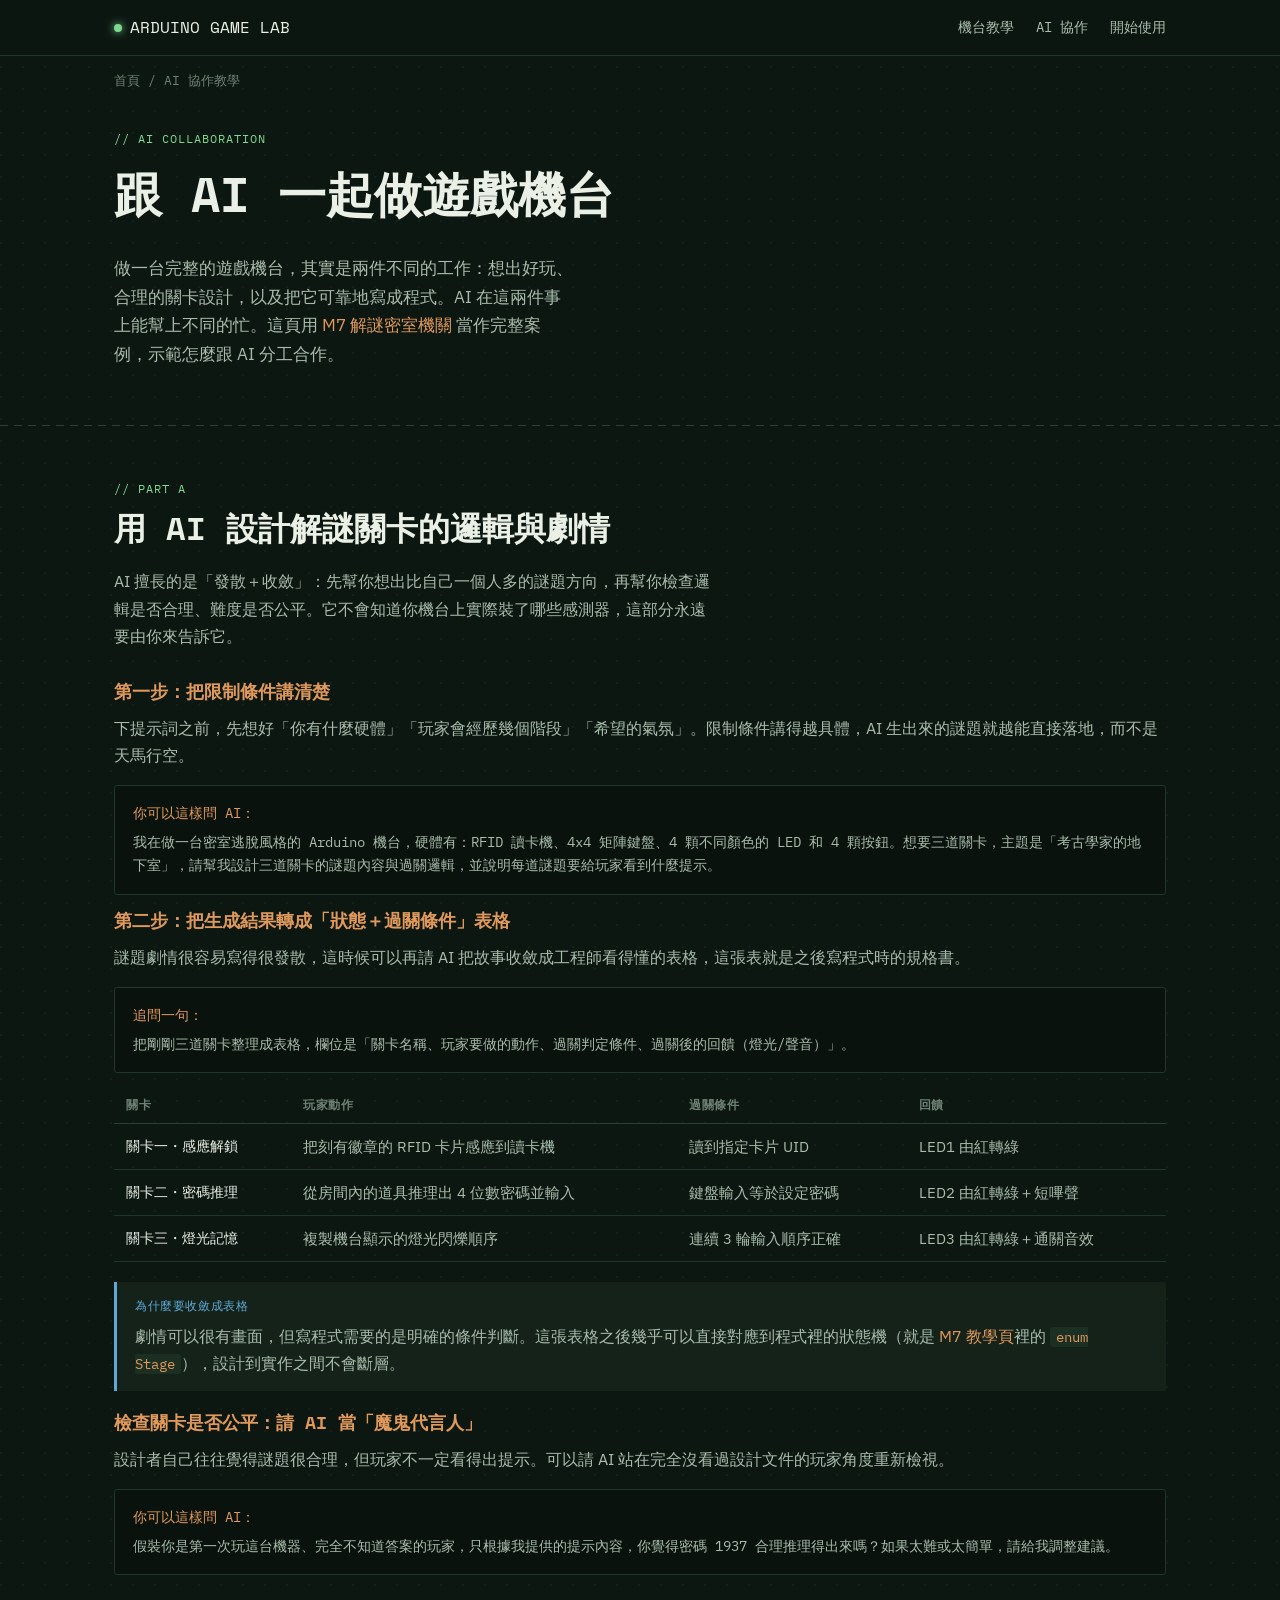
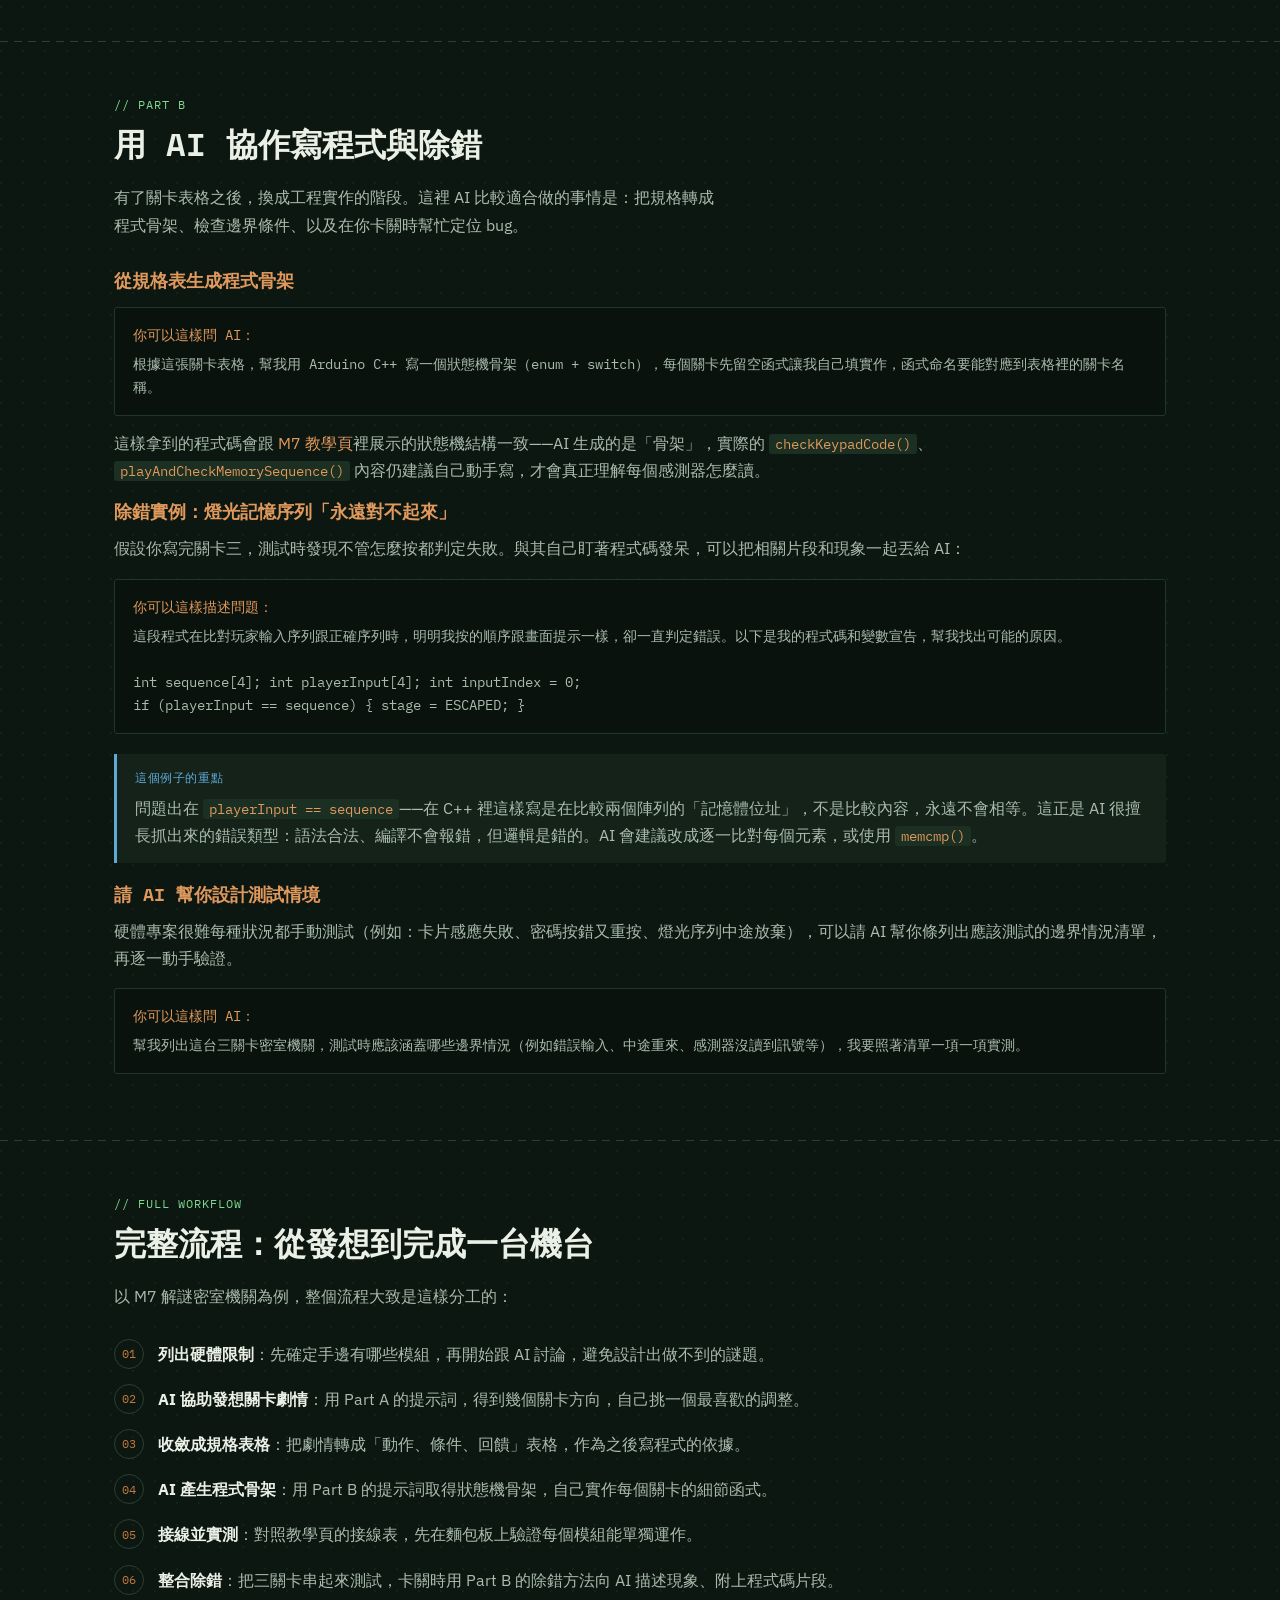
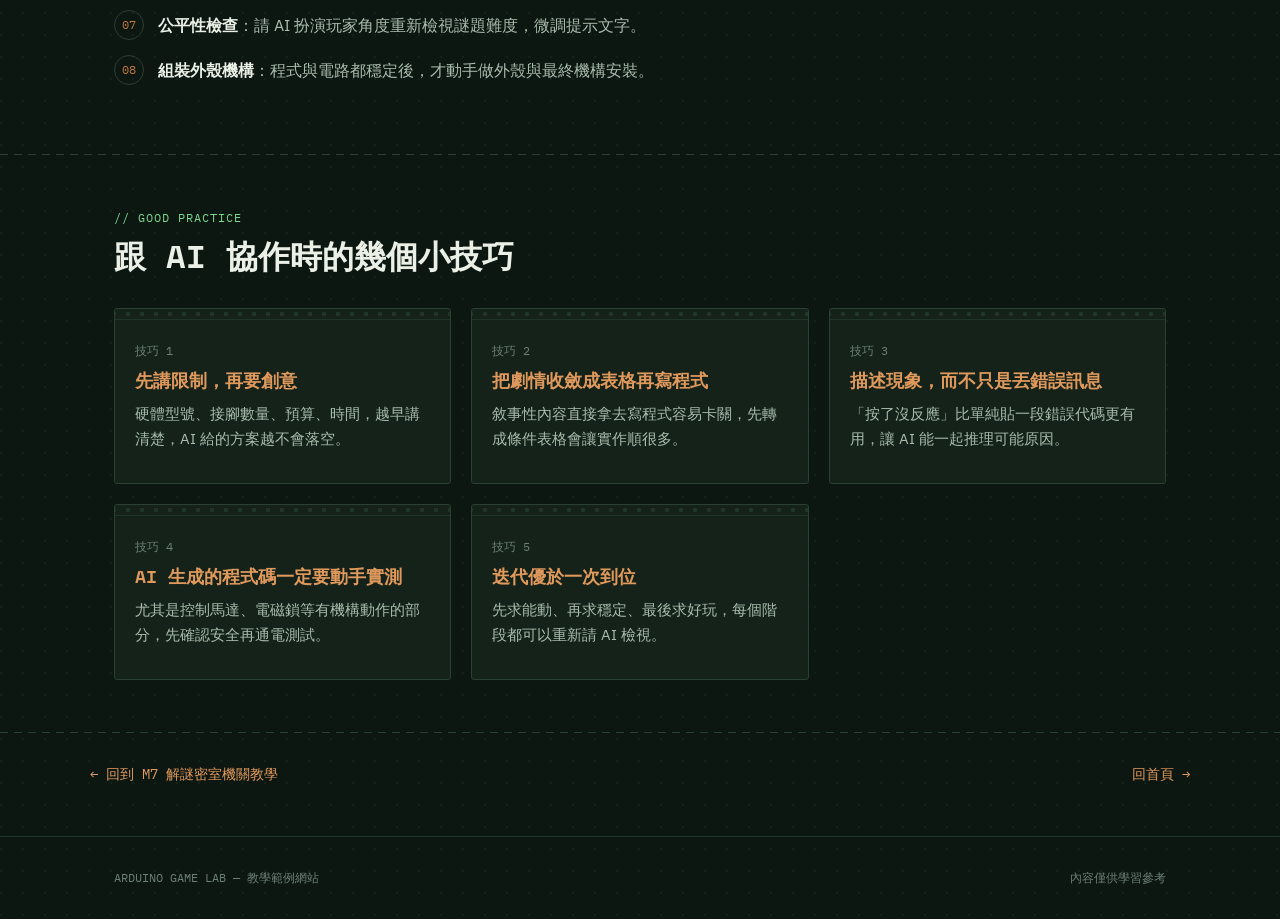
==== ai-collaboration.html @ dc1f19a7 "Add files via upload" ====
<!DOCTYPE html>
<html lang="zh-Hant">
<head>
<meta charset="UTF-8">
<meta name="viewport" content="width=device-width, initial-scale=1.0">
<title>AI 協作教學｜Arduino Game Lab</title>
<link rel="stylesheet" href="style.css">
</head>
<body>

<header class="site-header">
  <nav class="nav">
    <div class="brand"><span class="dot"></span> ARDUINO GAME LAB</div>
    <div class="nav-links">
      <a href="index.html#machines">機台教學</a>
      <a href="ai-collaboration.html">AI 協作</a>
      <a href="index.html#start">開始使用</a>
    </div>
  </nav>
</header>
<div class="breadcrumb"><a href="index.html">首頁</a> / AI 協作教學</div>

<section class="hero" style="padding-top:36px;">
  <div class="wrap">
    <span class="eyebrow">// AI COLLABORATION</span>
    <h1>跟 AI 一起做遊戲機台</h1>
    <p class="lead">做一台完整的遊戲機台，其實是兩件不同的工作：想出好玩、合理的關卡設計，以及把它可靠地寫成程式。AI 在這兩件事上能幫上不同的忙。這頁用 <a href="machines/puzzle-escape.html">M7 解謎密室機關</a> 當作完整案例，示範怎麼跟 AI 分工合作。</p>
  </div>
</section>

<hr class="divider">

<section id="design-prompts">
  <div class="wrap">
    <div class="section-head">
      <span class="eyebrow">// PART A</span>
      <h2>用 AI 設計解謎關卡的邏輯與劇情</h2>
      <p>AI 擅長的是「發散＋收斂」：先幫你想出比自己一個人多的謎題方向，再幫你檢查邏輯是否合理、難度是否公平。它不會知道你機台上實際裝了哪些感測器，這部分永遠要由你來告訴它。</p>
    </div>

    <h3>第一步：把限制條件講清楚</h3>
    <p>下提示詞之前，先想好「你有什麼硬體」「玩家會經歷幾個階段」「希望的氣氛」。限制條件講得越具體，AI 生出來的謎題就越能直接落地，而不是天馬行空。</p>

    <div class="prompt-card">
      <span class="who">你可以這樣問 AI：</span>
      我在做一台密室逃脫風格的 Arduino 機台，硬體有：RFID 讀卡機、4x4 矩陣鍵盤、4 顆不同顏色的 LED 和 4 顆按鈕。想要三道關卡，主題是「考古學家的地下室」，請幫我設計三道關卡的謎題內容與過關邏輯，並說明每道謎題要給玩家看到什麼提示。
    </div>

    <h3>第二步：把生成結果轉成「狀態＋過關條件」表格</h3>
    <p>謎題劇情很容易寫得很發散，這時候可以再請 AI 把故事收斂成工程師看得懂的表格，這張表就是之後寫程式時的規格書。</p>

    <div class="prompt-card">
      <span class="who">追問一句：</span>
      把剛剛三道關卡整理成表格，欄位是「關卡名稱、玩家要做的動作、過關判定條件、過關後的回饋（燈光/聲音）」。
    </div>

    <table>
      <thead><tr><th>關卡</th><th>玩家動作</th><th>過關條件</th><th>回饋</th></tr></thead>
      <tbody>
        <tr><td>關卡一・感應解鎖</td><td>把刻有徽章的 RFID 卡片感應到讀卡機</td><td>讀到指定卡片 UID</td><td>LED1 由紅轉綠</td></tr>
        <tr><td>關卡二・密碼推理</td><td>從房間內的道具推理出 4 位數密碼並輸入</td><td>鍵盤輸入等於設定密碼</td><td>LED2 由紅轉綠＋短嗶聲</td></tr>
        <tr><td>關卡三・燈光記憶</td><td>複製機台顯示的燈光閃爍順序</td><td>連續 3 輪輸入順序正確</td><td>LED3 由紅轉綠＋通關音效</td></tr>
      </tbody>
    </table>

    <div class="note">
      <span class="note-label">為什麼要收斂成表格</span>
      <p>劇情可以很有畫面，但寫程式需要的是明確的條件判斷。這張表格之後幾乎可以直接對應到程式裡的狀態機（就是 <a href="machines/puzzle-escape.html">M7 教學頁</a>裡的 <code>enum Stage</code>），設計到實作之間不會斷層。</p>
    </div>

    <h3>檢查關卡是否公平：請 AI 當「魔鬼代言人」</h3>
    <p>設計者自己往往覺得謎題很合理，但玩家不一定看得出提示。可以請 AI 站在完全沒看過設計文件的玩家角度重新檢視。</p>
    <div class="prompt-card">
      <span class="who">你可以這樣問 AI：</span>
      假裝你是第一次玩這台機器、完全不知道答案的玩家，只根據我提供的提示內容，你覺得密碼 1937 合理推理得出來嗎？如果太難或太簡單，請給我調整建議。
    </div>
  </div>
</section>

<hr class="divider">

<section>
  <div class="wrap">
    <div class="section-head">
      <span class="eyebrow">// PART B</span>
      <h2>用 AI 協作寫程式與除錯</h2>
      <p>有了關卡表格之後，換成工程實作的階段。這裡 AI 比較適合做的事情是：把規格轉成程式骨架、檢查邊界條件、以及在你卡關時幫忙定位 bug。</p>
    </div>

    <h3>從規格表生成程式骨架</h3>
    <div class="prompt-card">
      <span class="who">你可以這樣問 AI：</span>
      根據這張關卡表格，幫我用 Arduino C++ 寫一個狀態機骨架（enum + switch），每個關卡先留空函式讓我自己填實作，函式命名要能對應到表格裡的關卡名稱。
    </div>
    <p>這樣拿到的程式碼會跟 <a href="machines/puzzle-escape.html">M7 教學頁</a>裡展示的狀態機結構一致——AI 生成的是「骨架」，實際的 <code>checkKeypadCode()</code>、<code>playAndCheckMemorySequence()</code> 內容仍建議自己動手寫，才會真正理解每個感測器怎麼讀。</p>

    <h3>除錯實例：燈光記憶序列「永遠對不起來」</h3>
    <p>假設你寫完關卡三，測試時發現不管怎麼按都判定失敗。與其自己盯著程式碼發呆，可以把相關片段和現象一起丟給 AI：</p>

    <div class="prompt-card">
      <span class="who">你可以這樣描述問題：</span>
      這段程式在比對玩家輸入序列跟正確序列時，明明我按的順序跟畫面提示一樣，卻一直判定錯誤。以下是我的程式碼和變數宣告，幫我找出可能的原因。
      <br><br>
      <code>int sequence[4]; int playerInput[4]; int inputIndex = 0;</code><br>
      <code>if (playerInput == sequence) { stage = ESCAPED; }</code>
    </div>

    <div class="note">
      <span class="note-label">這個例子的重點</span>
      <p>問題出在 <code>playerInput == sequence</code>——在 C++ 裡這樣寫是在比較兩個陣列的「記憶體位址」，不是比較內容，永遠不會相等。這正是 AI 很擅長抓出來的錯誤類型：語法合法、編譯不會報錯，但邏輯是錯的。AI 會建議改成逐一比對每個元素，或使用 <code>memcmp()</code>。</p>
    </div>

    <h3>請 AI 幫你設計測試情境</h3>
    <p>硬體專案很難每種狀況都手動測試（例如：卡片感應失敗、密碼按錯又重按、燈光序列中途放棄），可以請 AI 幫你條列出應該測試的邊界情況清單，再逐一動手驗證。</p>
    <div class="prompt-card">
      <span class="who">你可以這樣問 AI：</span>
      幫我列出這台三關卡密室機關，測試時應該涵蓋哪些邊界情況（例如錯誤輸入、中途重來、感測器沒讀到訊號等），我要照著清單一項一項實測。
    </div>
  </div>
</section>

<hr class="divider">

<section>
  <div class="wrap">
    <div class="section-head">
      <span class="eyebrow">// FULL WORKFLOW</span>
      <h2>完整流程：從發想到完成一台機台</h2>
      <p>以 M7 解謎密室機關為例，整個流程大致是這樣分工的：</p>
    </div>
    <ol class="steps">
      <li><strong>列出硬體限制</strong>：先確定手邊有哪些模組，再開始跟 AI 討論，避免設計出做不到的謎題。</li>
      <li><strong>AI 協助發想關卡劇情</strong>：用 Part A 的提示詞，得到幾個關卡方向，自己挑一個最喜歡的調整。</li>
      <li><strong>收斂成規格表格</strong>：把劇情轉成「動作、條件、回饋」表格，作為之後寫程式的依據。</li>
      <li><strong>AI 產生程式骨架</strong>：用 Part B 的提示詞取得狀態機骨架，自己實作每個關卡的細節函式。</li>
      <li><strong>接線並實測</strong>：對照教學頁的接線表，先在麵包板上驗證每個模組能單獨運作。</li>
      <li><strong>整合除錯</strong>：把三關卡串起來測試，卡關時用 Part B 的除錯方法向 AI 描述現象、附上程式碼片段。</li>
      <li><strong>公平性檢查</strong>：請 AI 扮演玩家角度重新檢視謎題難度，微調提示文字。</li>
      <li><strong>組裝外殼機構</strong>：程式與電路都穩定後，才動手做外殼與最終機構安裝。</li>
    </ol>
  </div>
</section>

<hr class="divider">

<section>
  <div class="wrap">
    <div class="section-head">
      <span class="eyebrow">// GOOD PRACTICE</span>
      <h2>跟 AI 協作時的幾個小技巧</h2>
    </div>
    <div class="card-grid">
      <div class="card">
        <span class="ref">技巧 1</span>
        <h3>先講限制，再要創意</h3>
        <p>硬體型號、接腳數量、預算、時間，越早講清楚，AI 給的方案越不會落空。</p>
      </div>
      <div class="card">
        <span class="ref">技巧 2</span>
        <h3>把劇情收斂成表格再寫程式</h3>
        <p>敘事性內容直接拿去寫程式容易卡關，先轉成條件表格會讓實作順很多。</p>
      </div>
      <div class="card">
        <span class="ref">技巧 3</span>
        <h3>描述現象，而不只是丟錯誤訊息</h3>
        <p>「按了沒反應」比單純貼一段錯誤代碼更有用，讓 AI 能一起推理可能原因。</p>
      </div>
      <div class="card">
        <span class="ref">技巧 4</span>
        <h3>AI 生成的程式碼一定要動手實測</h3>
        <p>尤其是控制馬達、電磁鎖等有機構動作的部分，先確認安全再通電測試。</p>
      </div>
      <div class="card">
        <span class="ref">技巧 5</span>
        <h3>迭代優於一次到位</h3>
        <p>先求能動、再求穩定、最後求好玩，每個階段都可以重新請 AI 檢視。</p>
      </div>
    </div>
  </div>
</section>

<hr class="divider">
<div class="wrap page-nav">
  <a href="machines/puzzle-escape.html">← 回到 M7 解謎密室機關教學</a>
  <a href="index.html">回首頁 →</a>
</div>

<footer>
  <div class="wrap">
    <span>ARDUINO GAME LAB — 教學範例網站</span>
    <span>內容僅供學習參考</span>
  </div>
</footer>

</body>
</html>
---- style.css ----
/* ============================================================
   Arduino Game Lab — 共用樣式表
   視覺語彙：PCB 電路板 + 麵包板 + 序列埠終端機
   ============================================================ */

@import url('https://fonts.googleapis.com/css2?family=Space+Mono:wght@400;700&family=IBM+Plex+Sans:wght@400;500;600;700&family=IBM+Plex+Mono:wght@400;500;600&display=swap');

:root{
  /* -- 色彩：仿深色阻焊漆 PCB + 銅箔走線 -- */
  --bg: #0d1712;
  --bg-alt: #0a120e;
  --surface: #142219;
  --surface-2: #1b2f22;
  --border: #2a4033;
  --border-soft: #203629;

  --copper: #c1793f;
  --copper-light: #e0995c;
  --led-red: #e8543a;
  --rail-blue: #5fa9d6;
  --solder-green: #7fd88f;

  --text: #eaf0e6;
  --text-soft: #a9bcac;
  --text-mute: #6d8074;

  --radius: 3px;
  --max-w: 1100px;

  --font-display: 'Space Mono', 'IBM Plex Mono', monospace;
  --font-body: 'IBM Plex Sans', -apple-system, sans-serif;
  --font-mono: 'IBM Plex Mono', 'Space Mono', monospace;
}

*{ box-sizing: border-box; }
html{ scroll-behavior: smooth; }

body{
  margin:0;
  background:
    radial-gradient(circle at 1px 1px, rgba(127,216,143,0.06) 1px, transparent 1px) 0 0/22px 22px,
    var(--bg);
  color: var(--text);
  font-family: var(--font-body);
  line-height: 1.7;
  font-size: 16px;
}

a{ color: var(--copper-light); text-decoration: none; }
a:hover{ text-decoration: underline; }

::selection{ background: var(--copper); color: #101a13; }

:focus-visible{
  outline: 2px solid var(--solder-green);
  outline-offset: 2px;
}

h1,h2,h3,h4{
  font-family: var(--font-display);
  font-weight: 700;
  line-height: 1.3;
  color: var(--text);
  margin: 0 0 0.6em;
}
h1{ font-size: clamp(1.9rem, 4vw, 3rem); }
h2{ font-size: clamp(1.4rem, 2.6vw, 2rem); }
h3{ font-size: 1.15rem; color: var(--copper-light); }
p{ margin: 0 0 1em; color: var(--text-soft); }
strong{ color: var(--text); }

.wrap{
  max-width: var(--max-w);
  margin: 0 auto;
  padding: 0 24px;
}

/* -------------------- 導覽列 -------------------- */
.site-header{
  position: sticky; top:0; z-index: 50;
  background: rgba(13,23,18,0.92);
  backdrop-filter: blur(6px);
  border-bottom: 1px solid var(--border-soft);
}
.nav{
  display:flex; align-items:center; justify-content:space-between;
  padding: 14px 24px; max-width: var(--max-w); margin:0 auto;
}
.brand{
  font-family: var(--font-display);
  font-size: 1rem; color: var(--text); display:flex; align-items:center; gap:8px;
}
.brand .dot{ width:8px; height:8px; border-radius:50%; background: var(--solder-green); box-shadow:0 0 8px var(--solder-green); }
.nav-links{ display:flex; gap: 22px; font-family: var(--font-mono); font-size: 0.85rem; }
.nav-links a{ color: var(--text-soft); }
.nav-links a:hover{ color: var(--copper-light); text-decoration:none; }
.breadcrumb{ font-family: var(--font-mono); font-size:0.8rem; color: var(--text-mute); padding: 14px 24px 0; max-width: var(--max-w); margin:0 auto; }
.breadcrumb a{ color: var(--text-mute); }
.breadcrumb a:hover{ color: var(--copper-light); }

/* -------------------- Hero / 終端機卡片 -------------------- */
.hero{
  padding: 64px 0 40px;
}
.hero-grid{
  display:grid; grid-template-columns: 1.1fr 0.9fr; gap: 48px; align-items:center;
}
.eyebrow{
  font-family: var(--font-mono); font-size:0.78rem; letter-spacing:0.08em;
  color: var(--solder-green); text-transform: uppercase; margin-bottom: 14px; display:block;
}
.hero p.lead{ font-size: 1.05rem; max-width: 46ch; }
.btn-row{ display:flex; gap:14px; margin-top: 26px; flex-wrap:wrap; }
.btn{
  font-family: var(--font-mono); font-size: 0.88rem;
  padding: 11px 20px; border-radius: var(--radius); border:1px solid var(--border);
  display:inline-block; cursor:pointer; transition: border-color .15s, color .15s;
}
.btn-primary{ background: var(--copper); color:#161006; border-color: var(--copper); font-weight:600; }
.btn-primary:hover{ background: var(--copper-light); text-decoration:none; }
.btn-ghost{ color: var(--text-soft); }
.btn-ghost:hover{ border-color: var(--copper-light); color: var(--copper-light); text-decoration:none; }

/* 序列埠終端機視覺 */
.terminal{
  background: var(--bg-alt); border:1px solid var(--border); border-radius: var(--radius);
  font-family: var(--font-mono); font-size: 0.82rem; overflow:hidden;
  box-shadow: 0 20px 60px -30px rgba(0,0,0,0.7);
}
.terminal-bar{
  display:flex; gap:6px; padding:10px 12px; border-bottom:1px solid var(--border-soft);
  background: var(--surface);
}
.terminal-bar span{ width:9px; height:9px; border-radius:50%; background: var(--border); }
.terminal-bar span:nth-child(1){ background:#e8543a55; }
.terminal-bar span:nth-child(2){ background:#c1793f55; }
.terminal-bar span:nth-child(3){ background:#7fd88f55; }
.terminal-body{ padding: 18px 18px 22px; color: var(--solder-green); white-space:pre-wrap; }
.terminal-body .muted{ color: var(--text-mute); }
.terminal-body .warn{ color: var(--copper-light); }
.cursor{ display:inline-block; width:8px; height:1em; background: var(--solder-green); vertical-align:text-bottom; animation: blink 1s steps(1) infinite; }
@media (prefers-reduced-motion: reduce){ .cursor{ animation:none; } }
@keyframes blink{ 50%{ opacity:0; } }

/* -------------------- 區塊通用 -------------------- */
section{ padding: 52px 0; }
.divider{
  border:0; height:1px;
  background: repeating-linear-gradient(90deg, var(--border) 0 8px, transparent 8px 14px);
  margin: 0;
}
.section-head{ max-width: 60ch; margin-bottom: 30px; }
.section-head .eyebrow{ margin-bottom: 8px; }

/* -------------------- 機台卡片格線 -------------------- */
.card-grid{
  display:grid; grid-template-columns: repeat(auto-fit, minmax(260px,1fr)); gap: 20px;
}
.card{
  position:relative;
  background: var(--surface); border:1px solid var(--border); border-radius: var(--radius);
  padding: 22px 20px 20px; transition: border-color .15s, transform .15s;
}
.card::before{
  content:""; display:block; height:10px; margin: -22px -20px 16px;
  background-image: radial-gradient(circle, var(--border-soft) 2px, transparent 2.4px);
  background-size: 14px 10px; background-position: 6px 0;
  border-bottom: 1px solid var(--border-soft);
}
.card:hover{ border-color: var(--copper); transform: translateY(-2px); }
.card:hover::before{ background-image: radial-gradient(circle, var(--copper) 2px, transparent 2.4px); }
.card .ref{ font-family: var(--font-mono); font-size:0.75rem; color: var(--text-mute); }
.card h3{ margin: 6px 0 8px; }
.card p{ font-size:0.92rem; margin-bottom: 12px; }
.tag-row{ display:flex; gap:8px; flex-wrap:wrap; }
.tag{
  font-family: var(--font-mono); font-size:0.72rem; color: var(--text-soft);
  border:1px solid var(--border); border-radius: 20px; padding: 3px 10px;
}
.card-link{ display:block; margin-top:14px; font-family: var(--font-mono); font-size:0.82rem; }

.card.highlight{ border-color: var(--rail-blue); background: linear-gradient(180deg, var(--surface-2), var(--surface)); }
.card.highlight::before{ background-image: radial-gradient(circle, var(--rail-blue) 2px, transparent 2.4px); }

/* -------------------- 表格（材料 / 接線） -------------------- */
table{ width:100%; border-collapse: collapse; font-size:0.92rem; margin: 8px 0 20px; }
thead th{
  text-align:left; font-family: var(--font-mono); font-size:0.75rem; color: var(--text-mute);
  text-transform:uppercase; letter-spacing:0.05em; padding: 8px 12px; border-bottom:1px solid var(--border);
}
tbody td{ padding: 10px 12px; border-bottom: 1px solid var(--border-soft); color: var(--text-soft); }
tbody td:first-child{ color: var(--text); font-family: var(--font-mono); font-size:0.88rem; }

/* -------------------- 程式碼區塊 -------------------- */
pre{
  background: var(--bg-alt); border:1px solid var(--border); border-radius: var(--radius);
  padding: 18px 20px; overflow-x:auto; font-family: var(--font-mono); font-size: 0.84rem;
  line-height:1.6; color: #d7e6da; margin: 8px 0 20px;
}
code{ font-family: var(--font-mono); }
p code, li code{ background: var(--surface-2); padding: 1px 6px; border-radius:3px; font-size:0.88em; color: var(--copper-light); }

/* -------------------- 資訊卡（提示 / AI協作提示） -------------------- */
.note{
  border-left: 3px solid var(--rail-blue); background: var(--surface);
  padding: 14px 18px; border-radius: 0 var(--radius) var(--radius) 0; margin: 20px 0;
}
.note .note-label{ font-family: var(--font-mono); font-size:0.75rem; color: var(--rail-blue); text-transform:uppercase; letter-spacing:0.05em; display:block; margin-bottom:6px; }
.note p:last-child{ margin-bottom:0; }

/* Prompt 卡（AI 協作頁使用） */
.prompt-card{
  background: var(--bg-alt); border:1px solid var(--border-soft); border-radius: var(--radius);
  padding: 16px 18px; margin: 14px 0; font-family: var(--font-mono); font-size:0.85rem; color: var(--text-soft);
}
.prompt-card .who{ color: var(--copper-light); margin-bottom:6px; display:block; }

/* -------------------- 難度／統計 標籤列 -------------------- */
.meta-row{ display:flex; gap: 26px; flex-wrap:wrap; margin: 18px 0 6px; font-family: var(--font-mono); font-size:0.82rem; }
.meta-row div span{ display:block; color: var(--text-mute); font-size:0.72rem; text-transform:uppercase; letter-spacing:.05em; margin-bottom:3px; }

/* -------------------- 清單 -------------------- */
ul.plain, ol.plain{ padding-left: 1.2em; }
ul.plain li, ol.plain li{ margin-bottom: 8px; color: var(--text-soft); }

/* -------------------- 步驟清單（有意義的編號：接線步驟 / 流程順序）-------------------- */
.steps{ list-style:none; padding:0; counter-reset: step; }
.steps li{
  counter-increment: step; position:relative; padding-left: 44px; margin-bottom: 18px; color: var(--text-soft);
}
.steps li::before{
  content: counter(step, decimal-leading-zero);
  position:absolute; left:0; top:-2px; font-family: var(--font-mono); font-size:0.78rem;
  color: var(--copper); border:1px solid var(--border); border-radius:50%;
  width:28px; height:28px; display:flex; align-items:center; justify-content:center;
}

/* -------------------- 頁尾 -------------------- */
.page-nav{
  display:flex; justify-content:space-between; gap: 16px; padding: 30px 0; font-family: var(--font-mono); font-size:0.85rem;
}
footer{
  border-top: 1px solid var(--border-soft); padding: 30px 0; margin-top: 20px;
  font-family: var(--font-mono); font-size:0.78rem; color: var(--text-mute);
}
footer .wrap{ display:flex; justify-content:space-between; flex-wrap:wrap; gap:10px; }

/* ============================================================
   首頁專用元件：AI 助理面板 / 學習進度 / 流程列 / 大型功能卡 / 資訊條
   ============================================================ */

/* 三欄式 hero：介紹文字 / AI 助理示範 / 學習進度 */
.hero-grid-app{
  display:grid; grid-template-columns: 0.95fr 1.2fr 0.75fr; gap: 22px; align-items:start;
}

/* AI 助理示範面板（靜態情境示範，非真實對話） */
.assistant-panel{
  background: var(--surface); border:1px solid var(--border); border-radius: var(--radius);
  overflow:hidden; text-decoration:none; display:block; color:inherit;
  transition: border-color .15s;
}
.assistant-panel:hover{ border-color: var(--solder-green); text-decoration:none; }
.assistant-head{
  display:flex; align-items:center; justify-content:space-between;
  padding: 12px 16px; border-bottom:1px solid var(--border-soft); background: var(--surface-2);
}
.assistant-head .title{ font-family: var(--font-mono); font-size:0.85rem; display:flex; align-items:center; gap:8px; }
.assistant-head .badge{ font-family: var(--font-mono); font-size:0.68rem; color: var(--text-mute); border:1px solid var(--border); padding:2px 8px; border-radius:20px; }
.assistant-body{ padding: 16px; }
.chat-bubble{ font-size:0.86rem; line-height:1.6; margin-bottom:10px; max-width: 94%; }
.chat-bubble.bot{ background: var(--surface-2); border-radius: 2px 10px 10px 10px; padding: 10px 13px; color: var(--text-soft); }
.chat-bubble .who{ display:block; font-family: var(--font-mono); font-size:0.7rem; color: var(--solder-green); margin-bottom:4px; }
.assistant-cta{
  display:flex; align-items:center; justify-content:space-between; gap:10px;
  border-top:1px solid var(--border-soft); padding: 12px 16px; font-family: var(--font-mono); font-size:0.8rem; color: var(--text-mute);
}
.assistant-cta .go{ color: var(--copper-light); font-weight:600; }

/* 學習進度面板 */
.progress-panel{
  background: var(--surface); border:1px solid var(--border); border-radius: var(--radius); padding: 16px 16px 6px;
}
.progress-head{ display:flex; justify-content:space-between; align-items:baseline; margin-bottom: 14px; }
.progress-head h3{ font-size:0.92rem; margin:0; color: var(--text); }
.progress-head span{ font-family: var(--font-mono); font-size:0.72rem; color: var(--text-mute); }
.progress-item{ display:flex; gap:10px; align-items:flex-start; }
.progress-item .num{
  flex:none; width:24px; height:24px; border-radius:50%; background: var(--surface-2); border:1px solid var(--border);
  color: var(--copper-light); font-family: var(--font-mono); font-size:0.75rem; display:flex; align-items:center; justify-content:center;
}
.progress-item strong{ display:block; font-size:0.88rem; color: var(--text); }
.progress-item p{ font-size:0.78rem; margin: 2px 0 0; color: var(--text-mute); }
.progress-arrow{ color: var(--text-mute); padding-left: 11px; margin: 4px 0; font-size:0.8rem; }

/* 三步驟流程列 */
.flow-row{ display:flex; align-items:center; justify-content:space-between; gap: 12px; flex-wrap:wrap; }
.flow-step{ display:flex; align-items:center; gap:14px; flex: 1 1 240px; }
.flow-icon{
  flex:none; width:46px; height:46px; border-radius: var(--radius); background: var(--surface);
  border:1px solid var(--border); color: var(--copper-light); font-family: var(--font-mono); font-weight:700;
  display:flex; align-items:center; justify-content:center; font-size:0.85rem;
}
.flow-step h4{ margin:0 0 2px; font-size:0.95rem; font-family: var(--font-display); color: var(--text); }
.flow-step p{ margin:0; font-size:0.8rem; color: var(--text-mute); }
.flow-arrow{ flex:none; color: var(--text-mute); font-family: var(--font-mono); font-size:1.1rem; }

/* 大型功能卡（機台教學庫 / 零件接線指南 / AI協作教學）*/
.feature-grid{ display:grid; grid-template-columns: repeat(3, 1fr); gap: 20px; }
.feature-card{
  position:relative; background: var(--surface); border:1px solid var(--border); border-radius: var(--radius);
  padding: 26px 22px 22px; display:flex; flex-direction:column;
}
.feature-card .ribbon{
  position:absolute; top:0; left:22px; transform: translateY(-50%);
  background: var(--copper); color:#161006; font-family: var(--font-mono); font-weight:700;
  font-size:0.68rem; padding:4px 10px; border-radius:2px; letter-spacing:.03em;
}
.icon-block{
  width:52px; height:52px; border-radius: var(--radius); display:flex; align-items:center; justify-content:center;
  font-family: var(--font-mono); font-weight:700; font-size:0.85rem; margin-bottom:16px; border:1px solid var(--border);
  background: var(--surface-2); color: var(--copper-light);
}
.feature-card.blue .icon-block{ color: var(--rail-blue); }
.feature-card.green .icon-block{ color: var(--solder-green); }
.feature-card h3{ margin-bottom:8px; }
.feature-card p.desc{ font-size:0.9rem; margin-bottom: 14px; }
ul.check-list{ list-style:none; padding:0; margin: 0 0 20px; }
ul.check-list li{ position:relative; padding-left:22px; margin-bottom:9px; font-size:0.87rem; color: var(--text-soft); }
ul.check-list li::before{ content:"✓"; position:absolute; left:0; top:0; color: var(--solder-green); font-family: var(--font-mono); }
.feature-card .card-btn-row{ margin-top:auto; display:flex; gap:10px; flex-wrap:wrap; }
.btn-sm{ font-size:0.8rem; padding: 9px 14px; }
.btn-blue{ background: var(--rail-blue); color:#0d1712; border-color: var(--rail-blue); font-weight:600; }
.btn-blue:hover{ background:#7cc0e6; text-decoration:none; }
.btn-green{ background: var(--solder-green); color:#0d1712; border-color: var(--solder-green); font-weight:600; }
.btn-green:hover{ background:#a2e6ae; text-decoration:none; }

/* 底部資訊條 */
.info-strip{ background: var(--surface); border-top:1px solid var(--border-soft); border-bottom:1px solid var(--border-soft); padding: 30px 0; }
.info-grid{ display:grid; grid-template-columns: repeat(4, 1fr); gap: 26px; }
.info-item{ display:flex; gap:12px; }
.info-item .mark{
  flex:none; width:30px; height:30px; border:1px solid var(--border); border-radius: var(--radius);
  display:flex; align-items:center; justify-content:center; color: var(--copper-light); font-family: var(--font-mono); font-size:0.8rem;
}
.info-item strong{ display:block; font-size:0.88rem; color: var(--text); margin-bottom:3px; }
.info-item p{ font-size:0.8rem; margin:0; color: var(--text-mute); }

@media (max-width: 780px){
  .hero-grid{ grid-template-columns: 1fr; }
  .hero-grid-app{ grid-template-columns: 1fr; }
  .nav-links{ display:none; }
  .feature-grid{ grid-template-columns: 1fr; }
  .info-grid{ grid-template-columns: 1fr 1fr; }
  .flow-arrow{ display:none; }
}
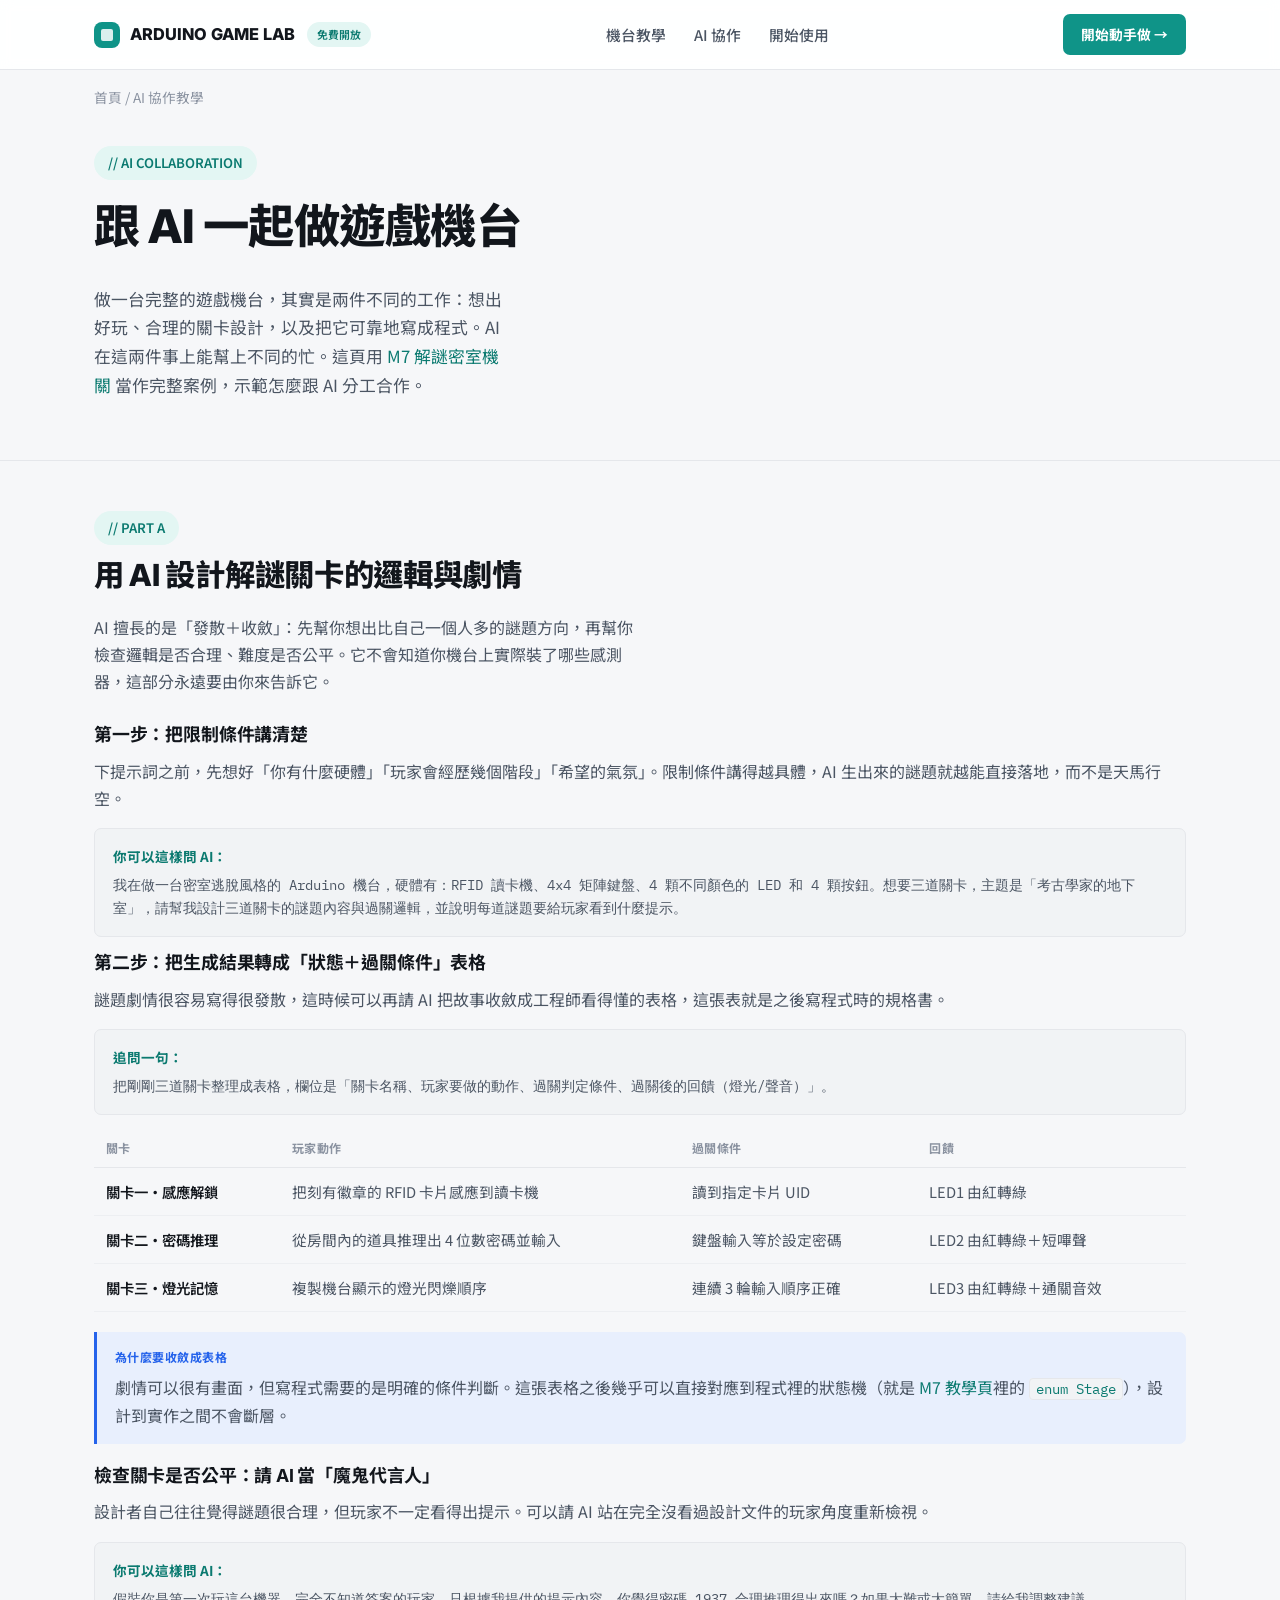
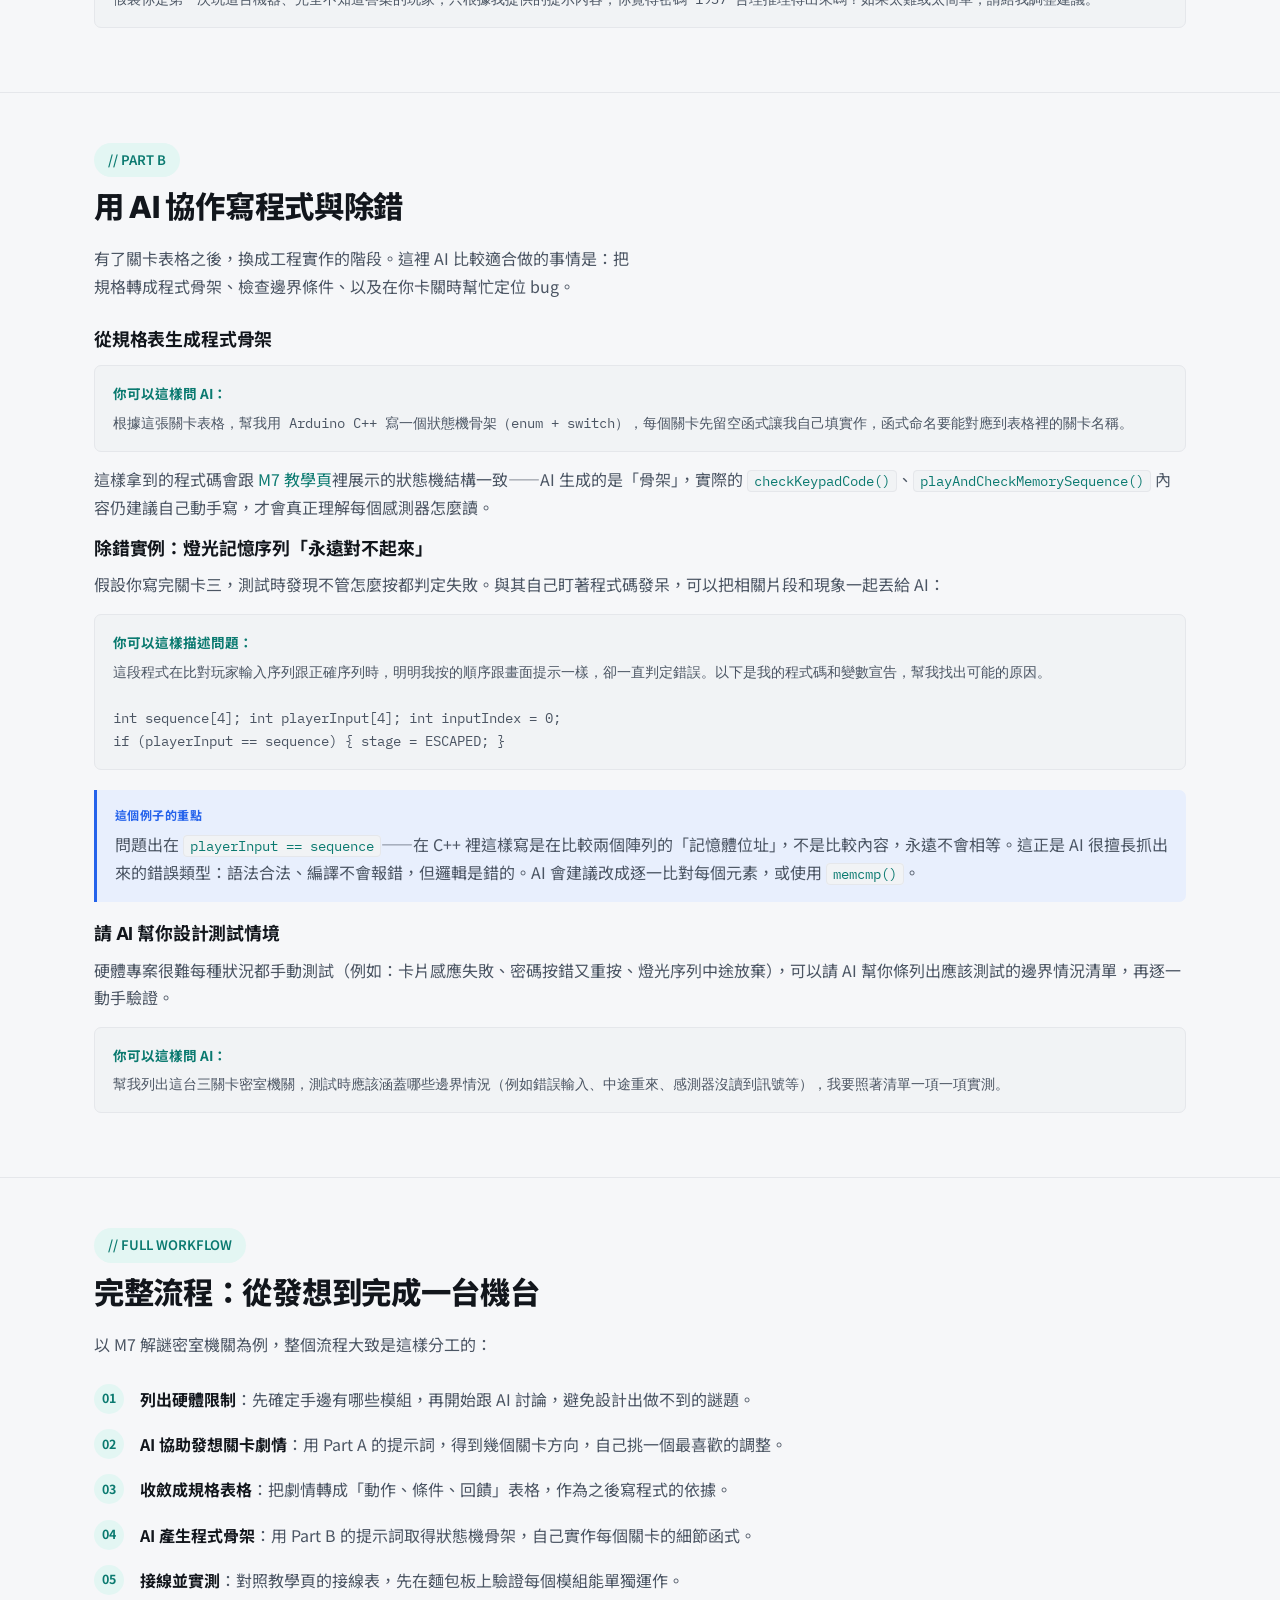
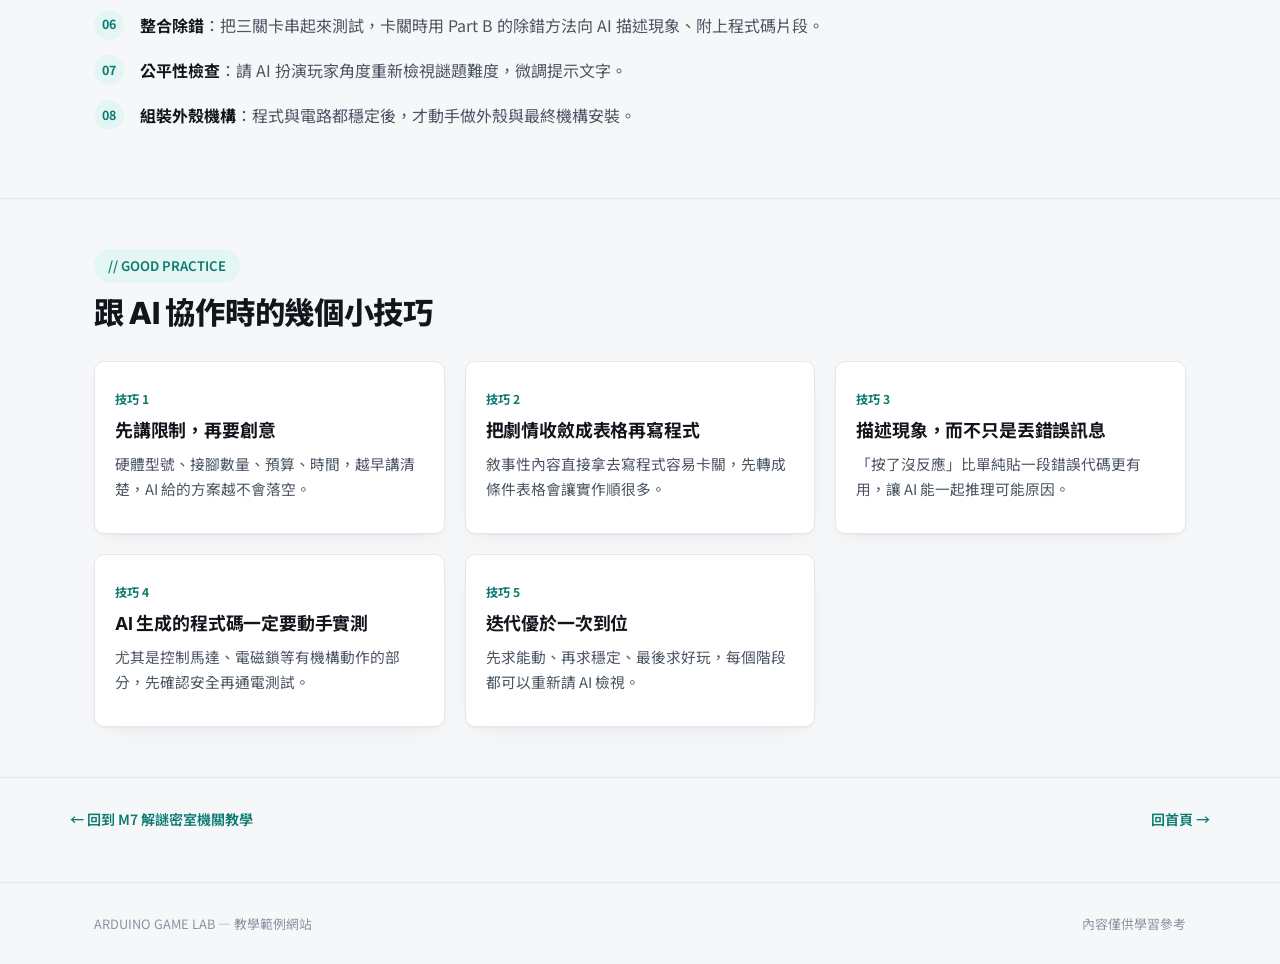
==== commit 386e114e: "Add files via upload" ====
--- a/ai-collaboration.html
+++ b/ai-collaboration.html
@@ -10,12 +10,13 @@
 
 <header class="site-header">
   <nav class="nav">
-    <div class="brand"><span class="dot"></span> ARDUINO GAME LAB</div>
+    <div class="brand"><span class="dot"></span> ARDUINO GAME LAB <span class="free-badge">免費開放</span></div>
     <div class="nav-links">
       <a href="index.html#machines">機台教學</a>
       <a href="ai-collaboration.html">AI 協作</a>
       <a href="index.html#start">開始使用</a>
     </div>
+    <a href="index.html#machines" class="nav-cta">開始動手做 →</a>
   </nav>
 </header>
 <div class="breadcrumb"><a href="index.html">首頁</a> / AI 協作教學</div>
--- a/style.css
+++ b/style.css
@@ -1,35 +1,48 @@
 /* ============================================================
-   Arduino Game Lab — 共用樣式表
-   視覺語彙：PCB 電路板 + 麵包板 + 序列埠終端機
+   Arduino Game Lab — 共用樣式表（淺色 SaaS 風格，依參考截圖設計）
    ============================================================ */
 
-@import url('https://fonts.googleapis.com/css2?family=Space+Mono:wght@400;700&family=IBM+Plex+Sans:wght@400;500;600;700&family=IBM+Plex+Mono:wght@400;500;600&display=swap');
+@import url('https://fonts.googleapis.com/css2?family=Inter:wght@400;500;600;700;800&family=Noto+Sans+TC:wght@400;500;600;700;800&family=IBM+Plex+Mono:wght@400;500;600&display=swap');
 
 :root{
-  /* -- 色彩：仿深色阻焊漆 PCB + 銅箔走線 -- */
-  --bg: #0d1712;
-  --bg-alt: #0a120e;
-  --surface: #142219;
-  --surface-2: #1b2f22;
-  --border: #2a4033;
-  --border-soft: #203629;
-
-  --copper: #c1793f;
-  --copper-light: #e0995c;
-  --led-red: #e8543a;
-  --rail-blue: #5fa9d6;
-  --solder-green: #7fd88f;
-
-  --text: #eaf0e6;
-  --text-soft: #a9bcac;
-  --text-mute: #6d8074;
-
-  --radius: 3px;
-  --max-w: 1100px;
-
-  --font-display: 'Space Mono', 'IBM Plex Mono', monospace;
-  --font-body: 'IBM Plex Sans', -apple-system, sans-serif;
-  --font-mono: 'IBM Plex Mono', 'Space Mono', monospace;
+  /* -- 色彩 -- */
+  --bg: #F6F7F9;
+  --bg-alt: #EEF1F4;
+  --surface: #FFFFFF;
+  --surface-alt: #F1F3F5;
+  --border: #E5E7EB;
+  --border-soft: #EDEFF2;
+
+  --teal: #0F9488;
+  --teal-light: #13B0A2;
+  --teal-tint: #E3F6F3;
+  --teal-dark: #0B7A70;
+
+  --blue: #2563EB;
+  --blue-light: #3B82F6;
+  --blue-tint: #E8EFFD;
+
+  --orange: #EA8C2E;
+  --orange-light: #F4A54F;
+  --orange-tint: #FDF0DF;
+
+  --green-check: #16A34A;
+  --yellow-mark: #FDE68A;
+  --red: #E24C3F;
+
+  --text: #12161C;
+  --text-soft: #4B5563;
+  --text-mute: #8B93A1;
+
+  --radius: 10px;
+  --radius-sm: 7px;
+  --radius-pill: 999px;
+  --max-w: 1140px;
+  --shadow: 0 1px 2px rgba(16,24,40,0.04), 0 8px 24px -12px rgba(16,24,40,0.10);
+
+  --font-display: 'Inter', 'Noto Sans TC', -apple-system, sans-serif;
+  --font-body: 'Noto Sans TC', 'Inter', -apple-system, sans-serif;
+  --font-mono: 'IBM Plex Mono', monospace;
 }
 
 *{ box-sizing: border-box; }
@@ -37,314 +50,275 @@
 
 body{
   margin:0;
-  background:
-    radial-gradient(circle at 1px 1px, rgba(127,216,143,0.06) 1px, transparent 1px) 0 0/22px 22px,
-    var(--bg);
+  background: var(--bg);
   color: var(--text);
   font-family: var(--font-body);
   line-height: 1.7;
   font-size: 16px;
 }
 
-a{ color: var(--copper-light); text-decoration: none; }
+a{ color: var(--teal-dark); text-decoration: none; }
 a:hover{ text-decoration: underline; }
-
-::selection{ background: var(--copper); color: #101a13; }
-
-:focus-visible{
-  outline: 2px solid var(--solder-green);
-  outline-offset: 2px;
-}
+::selection{ background: var(--yellow-mark); color: var(--text); }
+:focus-visible{ outline: 2px solid var(--teal); outline-offset: 2px; }
 
 h1,h2,h3,h4{
   font-family: var(--font-display);
-  font-weight: 700;
-  line-height: 1.3;
+  font-weight: 800;
+  line-height: 1.32;
   color: var(--text);
   margin: 0 0 0.6em;
-}
-h1{ font-size: clamp(1.9rem, 4vw, 3rem); }
-h2{ font-size: clamp(1.4rem, 2.6vw, 2rem); }
-h3{ font-size: 1.15rem; color: var(--copper-light); }
+  letter-spacing: -0.01em;
+}
+h1{ font-size: clamp(1.9rem, 4vw, 2.9rem); }
+h2{ font-size: clamp(1.35rem, 2.4vw, 1.9rem); }
+h3{ font-size: 1.12rem; color: var(--text); font-weight:700; }
 p{ margin: 0 0 1em; color: var(--text-soft); }
 strong{ color: var(--text); }
 
-.wrap{
-  max-width: var(--max-w);
-  margin: 0 auto;
-  padding: 0 24px;
-}
+.wrap{ max-width: var(--max-w); margin: 0 auto; padding: 0 24px; }
 
 /* -------------------- 導覽列 -------------------- */
 .site-header{
   position: sticky; top:0; z-index: 50;
-  background: rgba(13,23,18,0.92);
+  background: rgba(255,255,255,0.9);
   backdrop-filter: blur(6px);
-  border-bottom: 1px solid var(--border-soft);
+  border-bottom: 1px solid var(--border);
 }
 .nav{
   display:flex; align-items:center; justify-content:space-between;
   padding: 14px 24px; max-width: var(--max-w); margin:0 auto;
 }
 .brand{
-  font-family: var(--font-display);
-  font-size: 1rem; color: var(--text); display:flex; align-items:center; gap:8px;
-}
-.brand .dot{ width:8px; height:8px; border-radius:50%; background: var(--solder-green); box-shadow:0 0 8px var(--solder-green); }
-.nav-links{ display:flex; gap: 22px; font-family: var(--font-mono); font-size: 0.85rem; }
-.nav-links a{ color: var(--text-soft); }
-.nav-links a:hover{ color: var(--copper-light); text-decoration:none; }
-.breadcrumb{ font-family: var(--font-mono); font-size:0.8rem; color: var(--text-mute); padding: 14px 24px 0; max-width: var(--max-w); margin:0 auto; }
+  font-family: var(--font-display); font-weight:800; font-size: 1.02rem; color: var(--text);
+  display:flex; align-items:center; gap:10px;
+}
+.brand .dot{
+  width:26px; height:26px; border-radius:8px; background: var(--teal);
+  box-shadow:none; position:relative; display:inline-flex;
+}
+.brand .dot::after{
+  content:""; position:absolute; inset:7px; border-radius:2px; background:#fff; opacity:.85;
+}
+.brand .free-badge{
+  font-family: var(--font-body); font-weight:600; font-size:0.68rem; color: var(--teal-dark);
+  background: var(--teal-tint); padding: 3px 10px; border-radius: var(--radius-pill); margin-left:2px;
+}
+.nav-links{ display:flex; gap: 28px; font-size: 0.92rem; }
+.nav-links a{ color: var(--text-soft); font-weight:500; }
+.nav-links a:hover{ color: var(--teal-dark); text-decoration:none; }
+.nav-cta{
+  font-size:0.86rem; font-weight:700; color:#fff; background: var(--teal);
+  padding: 9px 18px; border-radius: var(--radius-sm);
+}
+.nav-cta:hover{ background: var(--teal-light); text-decoration:none; }
+.breadcrumb{ font-size:0.85rem; color: var(--text-mute); padding: 16px 24px 0; max-width: var(--max-w); margin:0 auto; }
 .breadcrumb a{ color: var(--text-mute); }
-.breadcrumb a:hover{ color: var(--copper-light); }
-
-/* -------------------- Hero / 終端機卡片 -------------------- */
-.hero{
-  padding: 64px 0 40px;
-}
-.hero-grid{
-  display:grid; grid-template-columns: 1.1fr 0.9fr; gap: 48px; align-items:center;
-}
+.breadcrumb a:hover{ color: var(--teal-dark); }
+
+/* -------------------- Hero -------------------- */
+.hero{ padding: 56px 0 44px; }
+.hero-grid{ display:grid; grid-template-columns: 1.1fr 0.9fr; gap: 48px; align-items:center; }
+.hero-grid-app{ display:grid; grid-template-columns: 0.95fr 1.2fr 0.75fr; gap: 22px; align-items:start; }
+
 .eyebrow{
-  font-family: var(--font-mono); font-size:0.78rem; letter-spacing:0.08em;
-  color: var(--solder-green); text-transform: uppercase; margin-bottom: 14px; display:block;
-}
-.hero p.lead{ font-size: 1.05rem; max-width: 46ch; }
+  font-family: var(--font-body); font-size:0.82rem; font-weight:600;
+  color: var(--teal-dark); background: var(--teal-tint);
+  display:inline-block; padding: 6px 14px; border-radius: var(--radius-pill); margin-bottom: 16px;
+}
+.section-head .eyebrow{ margin-bottom: 10px; }
+.hero mark, .hl{
+  background: var(--yellow-mark); background-image: linear-gradient(transparent 62%, var(--yellow-mark) 62%);
+  color: var(--text); padding: 0 2px; box-decoration-break: clone;
+}
+.hero p.lead{ font-size: 1.05rem; max-width: 46ch; color: var(--text-soft); }
 .btn-row{ display:flex; gap:14px; margin-top: 26px; flex-wrap:wrap; }
+
 .btn{
-  font-family: var(--font-mono); font-size: 0.88rem;
-  padding: 11px 20px; border-radius: var(--radius); border:1px solid var(--border);
-  display:inline-block; cursor:pointer; transition: border-color .15s, color .15s;
-}
-.btn-primary{ background: var(--copper); color:#161006; border-color: var(--copper); font-weight:600; }
-.btn-primary:hover{ background: var(--copper-light); text-decoration:none; }
-.btn-ghost{ color: var(--text-soft); }
-.btn-ghost:hover{ border-color: var(--copper-light); color: var(--copper-light); text-decoration:none; }
-
-/* 序列埠終端機視覺 */
-.terminal{
-  background: var(--bg-alt); border:1px solid var(--border); border-radius: var(--radius);
-  font-family: var(--font-mono); font-size: 0.82rem; overflow:hidden;
-  box-shadow: 0 20px 60px -30px rgba(0,0,0,0.7);
-}
-.terminal-bar{
-  display:flex; gap:6px; padding:10px 12px; border-bottom:1px solid var(--border-soft);
-  background: var(--surface);
-}
-.terminal-bar span{ width:9px; height:9px; border-radius:50%; background: var(--border); }
-.terminal-bar span:nth-child(1){ background:#e8543a55; }
-.terminal-bar span:nth-child(2){ background:#c1793f55; }
-.terminal-bar span:nth-child(3){ background:#7fd88f55; }
-.terminal-body{ padding: 18px 18px 22px; color: var(--solder-green); white-space:pre-wrap; }
-.terminal-body .muted{ color: var(--text-mute); }
-.terminal-body .warn{ color: var(--copper-light); }
-.cursor{ display:inline-block; width:8px; height:1em; background: var(--solder-green); vertical-align:text-bottom; animation: blink 1s steps(1) infinite; }
-@media (prefers-reduced-motion: reduce){ .cursor{ animation:none; } }
-@keyframes blink{ 50%{ opacity:0; } }
-
-/* -------------------- 區塊通用 -------------------- */
-section{ padding: 52px 0; }
-.divider{
-  border:0; height:1px;
-  background: repeating-linear-gradient(90deg, var(--border) 0 8px, transparent 8px 14px);
-  margin: 0;
-}
-.section-head{ max-width: 60ch; margin-bottom: 30px; }
-.section-head .eyebrow{ margin-bottom: 8px; }
+  font-family: var(--font-body); font-size: 0.92rem; font-weight:700;
+  padding: 12px 22px; border-radius: var(--radius-sm); border:1px solid var(--border);
+  display:inline-block; cursor:pointer; transition: all .15s; background: var(--surface); color: var(--text);
+}
+.btn-primary{ background: var(--teal); color:#fff; border-color: var(--teal); }
+.btn-primary:hover{ background: var(--teal-light); border-color: var(--teal-light); text-decoration:none; }
+.btn-ghost{ color: var(--text); background: var(--surface); border-color: var(--border); }
+.btn-ghost:hover{ border-color: var(--teal); color: var(--teal-dark); text-decoration:none; background: var(--teal-tint); }
+
+/* -------------------- AI 助理示範面板 -------------------- */
+.assistant-panel{
+  background: var(--surface); border:1px solid var(--border); border-radius: var(--radius);
+  overflow:hidden; text-decoration:none; display:block; color:inherit; box-shadow: var(--shadow);
+  transition: box-shadow .15s, border-color .15s;
+}
+.assistant-panel:hover{ border-color: var(--teal); box-shadow: 0 4px 16px -6px rgba(15,148,136,0.28); text-decoration:none; }
+.assistant-head{
+  display:flex; align-items:center; justify-content:space-between;
+  padding: 14px 18px; border-bottom:1px solid var(--border-soft);
+}
+.assistant-head .title{ font-weight:700; font-size:0.95rem; display:flex; align-items:center; gap:8px; color: var(--text); }
+.assistant-head .title .dot{ width:9px; height:9px; border-radius:50%; background: var(--teal); box-shadow:none; }
+.assistant-head .badge{ font-size:0.72rem; color: var(--text-mute); background: var(--surface-alt); padding:3px 10px; border-radius: var(--radius-pill); }
+.assistant-body{ padding: 18px; }
+.chat-bubble{ font-size:0.88rem; line-height:1.65; margin-bottom:12px; max-width: 96%; }
+.chat-bubble.bot{ background: var(--surface-alt); border-radius: 3px 14px 14px 14px; padding: 12px 15px; color: var(--text-soft); }
+.chat-bubble .who{ display:block; font-size:0.72rem; font-weight:700; color: var(--teal-dark); margin-bottom:5px; }
+.assistant-cta{
+  display:flex; align-items:center; justify-content:space-between; gap:10px;
+  border-top:1px solid var(--border-soft); padding: 13px 18px; font-size:0.82rem; color: var(--text-mute); background: var(--surface-alt);
+}
+.assistant-cta .go{ color: var(--teal-dark); font-weight:700; }
+
+/* -------------------- 學習進度面板 -------------------- */
+.progress-panel{
+  background: var(--surface); border:1px solid var(--border); border-radius: var(--radius);
+  padding: 18px 18px 8px; box-shadow: var(--shadow);
+}
+.progress-head{ display:flex; justify-content:space-between; align-items:baseline; margin-bottom: 16px; }
+.progress-head h3{ font-size:0.95rem; margin:0; color: var(--text); }
+.progress-head span{ font-size:0.76rem; color: var(--text-mute); font-weight:600; }
+.progress-item{ display:flex; gap:12px; align-items:flex-start; }
+.progress-item .num{
+  flex:none; width:26px; height:26px; border-radius:50%; background: var(--teal-tint); border:1px solid var(--teal);
+  color: var(--teal-dark); font-weight:700; font-size:0.8rem; display:flex; align-items:center; justify-content:center;
+}
+.progress-item strong{ display:block; font-size:0.9rem; color: var(--text); }
+.progress-item p{ font-size:0.79rem; margin: 2px 0 0; color: var(--text-mute); }
+.progress-arrow{
+  width:26px; height:20px; display:flex; align-items:center; justify-content:center; margin: 2px 0 2px;
+  color: var(--text-mute); font-size:0.85rem;
+}
+
+/* -------------------- 三步驟流程列 -------------------- */
+.flow-row{ display:flex; align-items:flex-start; justify-content:space-between; gap: 16px; flex-wrap:wrap; }
+.flow-step{ display:flex; align-items:flex-start; gap:14px; flex: 1 1 240px; }
+.flow-icon{
+  flex:none; width:46px; height:46px; border-radius: var(--radius-sm); background: var(--teal-tint);
+  color: var(--teal-dark); font-weight:800; font-size:0.85rem;
+  display:flex; align-items:center; justify-content:center;
+}
+.flow-step:nth-child(3) .flow-icon{ background: var(--blue-tint); color: var(--blue); }
+.flow-step:nth-child(5) .flow-icon{ background: var(--orange-tint); color: var(--orange); }
+.flow-step h4{ margin:0 0 3px; font-size:0.98rem; color: var(--text); }
+.flow-step p{ margin:0; font-size:0.83rem; color: var(--text-mute); }
+.flow-arrow{ flex:none; color: var(--text-mute); font-size:1.1rem; padding-top:12px; }
+
+/* -------------------- 通用區塊 -------------------- */
+section{ padding: 50px 0; }
+.divider{ border:0; height:1px; background: var(--border); margin: 0; }
+.section-head{ max-width: 60ch; margin-bottom: 28px; }
 
 /* -------------------- 機台卡片格線 -------------------- */
-.card-grid{
-  display:grid; grid-template-columns: repeat(auto-fit, minmax(260px,1fr)); gap: 20px;
-}
+.card-grid{ display:grid; grid-template-columns: repeat(auto-fit, minmax(260px,1fr)); gap: 20px; }
 .card{
-  position:relative;
-  background: var(--surface); border:1px solid var(--border); border-radius: var(--radius);
-  padding: 22px 20px 20px; transition: border-color .15s, transform .15s;
-}
-.card::before{
-  content:""; display:block; height:10px; margin: -22px -20px 16px;
-  background-image: radial-gradient(circle, var(--border-soft) 2px, transparent 2.4px);
-  background-size: 14px 10px; background-position: 6px 0;
-  border-bottom: 1px solid var(--border-soft);
-}
-.card:hover{ border-color: var(--copper); transform: translateY(-2px); }
-.card:hover::before{ background-image: radial-gradient(circle, var(--copper) 2px, transparent 2.4px); }
-.card .ref{ font-family: var(--font-mono); font-size:0.75rem; color: var(--text-mute); }
-.card h3{ margin: 6px 0 8px; }
+  position:relative; background: var(--surface); border:1px solid var(--border); border-radius: var(--radius);
+  padding: 22px 20px 20px; transition: box-shadow .15s, border-color .15s, transform .15s; box-shadow: var(--shadow);
+}
+.card:hover{ border-color: var(--teal); transform: translateY(-2px); box-shadow: 0 8px 24px -10px rgba(15,148,136,0.22); }
+.card .ref{ font-size:0.76rem; font-weight:700; color: var(--teal-dark); }
+.card h3{ margin: 8px 0 8px; }
 .card p{ font-size:0.92rem; margin-bottom: 12px; }
 .tag-row{ display:flex; gap:8px; flex-wrap:wrap; }
 .tag{
-  font-family: var(--font-mono); font-size:0.72rem; color: var(--text-soft);
-  border:1px solid var(--border); border-radius: 20px; padding: 3px 10px;
-}
-.card-link{ display:block; margin-top:14px; font-family: var(--font-mono); font-size:0.82rem; }
-
-.card.highlight{ border-color: var(--rail-blue); background: linear-gradient(180deg, var(--surface-2), var(--surface)); }
-.card.highlight::before{ background-image: radial-gradient(circle, var(--rail-blue) 2px, transparent 2.4px); }
-
-/* -------------------- 表格（材料 / 接線） -------------------- */
+  font-size:0.72rem; color: var(--text-soft); background: var(--surface-alt);
+  border:1px solid var(--border); border-radius: var(--radius-pill); padding: 3px 10px;
+}
+.card-link{ display:block; margin-top:14px; font-size:0.88rem; font-weight:700; color: var(--teal-dark); }
+.card.highlight{ border-color: var(--teal); background: linear-gradient(180deg, var(--teal-tint), var(--surface) 60%); }
+
+/* -------------------- 大型功能卡 -------------------- */
+.feature-grid{ display:grid; grid-template-columns: repeat(3, 1fr); gap: 20px; }
+.feature-card{
+  position:relative; background: var(--surface); border:1px solid var(--border); border-radius: var(--radius);
+  padding: 28px 22px 22px; display:flex; flex-direction:column; box-shadow: var(--shadow);
+}
+.feature-card .ribbon{
+  position:absolute; top:0; left:22px; transform: translateY(-50%);
+  background: var(--teal); color:#fff; font-weight:700; font-size:0.7rem; padding:5px 12px; border-radius: var(--radius-pill);
+}
+.icon-block{
+  width:54px; height:54px; border-radius: var(--radius-sm); display:flex; align-items:center; justify-content:center;
+  font-weight:800; font-size:0.85rem; margin-bottom:18px; background: var(--teal-tint); color: var(--teal-dark);
+}
+.feature-card.blue .icon-block{ background: var(--blue-tint); color: var(--blue); }
+.feature-card.orange .icon-block{ background: var(--orange-tint); color: var(--orange); }
+.feature-card h3{ margin-bottom:8px; }
+.feature-card p.desc{ font-size:0.9rem; margin-bottom: 14px; }
+ul.check-list{ list-style:none; padding:0; margin: 0 0 22px; }
+ul.check-list li{ position:relative; padding-left:24px; margin-bottom:10px; font-size:0.87rem; color: var(--text-soft); }
+ul.check-list li::before{ content:"✓"; position:absolute; left:0; top:0; color: var(--green-check); font-weight:800; }
+.feature-card .card-btn-row{ margin-top:auto; display:flex; gap:10px; flex-wrap:wrap; }
+.btn-sm{ font-size:0.82rem; padding: 9px 16px; }
+.btn-blue{ background: var(--blue); color:#fff; border-color: var(--blue); }
+.btn-blue:hover{ background: var(--blue-light); border-color: var(--blue-light); text-decoration:none; }
+.btn-orange{ background: var(--orange); color:#fff; border-color: var(--orange); }
+.btn-orange:hover{ background: var(--orange-light); border-color: var(--orange-light); text-decoration:none; }
+
+/* -------------------- 表格 -------------------- */
 table{ width:100%; border-collapse: collapse; font-size:0.92rem; margin: 8px 0 20px; }
 thead th{
-  text-align:left; font-family: var(--font-mono); font-size:0.75rem; color: var(--text-mute);
-  text-transform:uppercase; letter-spacing:0.05em; padding: 8px 12px; border-bottom:1px solid var(--border);
-}
-tbody td{ padding: 10px 12px; border-bottom: 1px solid var(--border-soft); color: var(--text-soft); }
-tbody td:first-child{ color: var(--text); font-family: var(--font-mono); font-size:0.88rem; }
-
-/* -------------------- 程式碼區塊 -------------------- */
+  text-align:left; font-size:0.75rem; font-weight:700; color: var(--text-mute);
+  text-transform:uppercase; letter-spacing:0.04em; padding: 9px 12px; border-bottom:1px solid var(--border);
+}
+tbody td{ padding: 11px 12px; border-bottom: 1px solid var(--border-soft); color: var(--text-soft); }
+tbody td:first-child{ color: var(--text); font-weight:600; font-size:0.9rem; }
+
+/* -------------------- 程式碼區塊（維持深色以利閱讀）-------------------- */
 pre{
-  background: var(--bg-alt); border:1px solid var(--border); border-radius: var(--radius);
-  padding: 18px 20px; overflow-x:auto; font-family: var(--font-mono); font-size: 0.84rem;
-  line-height:1.6; color: #d7e6da; margin: 8px 0 20px;
+  background: #10161F; border:1px solid #232C39; border-radius: var(--radius-sm);
+  padding: 18px 20px; overflow-x:auto; font-family: var(--font-mono); font-size: 0.83rem;
+  line-height:1.65; color: #DCE4EC; margin: 8px 0 20px;
 }
 code{ font-family: var(--font-mono); }
-p code, li code{ background: var(--surface-2); padding: 1px 6px; border-radius:3px; font-size:0.88em; color: var(--copper-light); }
-
-/* -------------------- 資訊卡（提示 / AI協作提示） -------------------- */
+p code, li code{ background: var(--surface-alt); padding: 1px 6px; border-radius:4px; font-size:0.88em; color: var(--teal-dark); border:1px solid var(--border); }
+
+/* -------------------- 提示卡 -------------------- */
 .note{
-  border-left: 3px solid var(--rail-blue); background: var(--surface);
-  padding: 14px 18px; border-radius: 0 var(--radius) var(--radius) 0; margin: 20px 0;
-}
-.note .note-label{ font-family: var(--font-mono); font-size:0.75rem; color: var(--rail-blue); text-transform:uppercase; letter-spacing:0.05em; display:block; margin-bottom:6px; }
+  border-left: 3px solid var(--blue); background: var(--blue-tint);
+  padding: 15px 18px; border-radius: 0 var(--radius-sm) var(--radius-sm) 0; margin: 20px 0;
+}
+.note .note-label{ font-size:0.75rem; font-weight:700; color: var(--blue); text-transform:uppercase; letter-spacing:0.04em; display:block; margin-bottom:6px; }
+.note p{ color: var(--text-soft); }
 .note p:last-child{ margin-bottom:0; }
 
-/* Prompt 卡（AI 協作頁使用） */
 .prompt-card{
-  background: var(--bg-alt); border:1px solid var(--border-soft); border-radius: var(--radius);
+  background: var(--surface-alt); border:1px solid var(--border); border-radius: var(--radius-sm);
   padding: 16px 18px; margin: 14px 0; font-family: var(--font-mono); font-size:0.85rem; color: var(--text-soft);
 }
-.prompt-card .who{ color: var(--copper-light); margin-bottom:6px; display:block; }
+.prompt-card .who{ color: var(--teal-dark); margin-bottom:6px; display:block; font-weight:700; font-family: var(--font-body); }
 
 /* -------------------- 難度／統計 標籤列 -------------------- */
-.meta-row{ display:flex; gap: 26px; flex-wrap:wrap; margin: 18px 0 6px; font-family: var(--font-mono); font-size:0.82rem; }
-.meta-row div span{ display:block; color: var(--text-mute); font-size:0.72rem; text-transform:uppercase; letter-spacing:.05em; margin-bottom:3px; }
+.meta-row{ display:flex; gap: 26px; flex-wrap:wrap; margin: 18px 0 6px; font-size:0.86rem; }
+.meta-row div span{ display:block; color: var(--text-mute); font-size:0.72rem; text-transform:uppercase; letter-spacing:.05em; margin-bottom:3px; font-weight:600; }
 
 /* -------------------- 清單 -------------------- */
 ul.plain, ol.plain{ padding-left: 1.2em; }
 ul.plain li, ol.plain li{ margin-bottom: 8px; color: var(--text-soft); }
 
-/* -------------------- 步驟清單（有意義的編號：接線步驟 / 流程順序）-------------------- */
+/* -------------------- 步驟清單 -------------------- */
 .steps{ list-style:none; padding:0; counter-reset: step; }
-.steps li{
-  counter-increment: step; position:relative; padding-left: 44px; margin-bottom: 18px; color: var(--text-soft);
-}
+.steps li{ counter-increment: step; position:relative; padding-left: 46px; margin-bottom: 18px; color: var(--text-soft); }
 .steps li::before{
   content: counter(step, decimal-leading-zero);
-  position:absolute; left:0; top:-2px; font-family: var(--font-mono); font-size:0.78rem;
-  color: var(--copper); border:1px solid var(--border); border-radius:50%;
-  width:28px; height:28px; display:flex; align-items:center; justify-content:center;
-}
-
-/* -------------------- 頁尾 -------------------- */
-.page-nav{
-  display:flex; justify-content:space-between; gap: 16px; padding: 30px 0; font-family: var(--font-mono); font-size:0.85rem;
-}
-footer{
-  border-top: 1px solid var(--border-soft); padding: 30px 0; margin-top: 20px;
-  font-family: var(--font-mono); font-size:0.78rem; color: var(--text-mute);
-}
-footer .wrap{ display:flex; justify-content:space-between; flex-wrap:wrap; gap:10px; }
-
-/* ============================================================
-   首頁專用元件：AI 助理面板 / 學習進度 / 流程列 / 大型功能卡 / 資訊條
-   ============================================================ */
-
-/* 三欄式 hero：介紹文字 / AI 助理示範 / 學習進度 */
-.hero-grid-app{
-  display:grid; grid-template-columns: 0.95fr 1.2fr 0.75fr; gap: 22px; align-items:start;
-}
-
-/* AI 助理示範面板（靜態情境示範，非真實對話） */
-.assistant-panel{
-  background: var(--surface); border:1px solid var(--border); border-radius: var(--radius);
-  overflow:hidden; text-decoration:none; display:block; color:inherit;
-  transition: border-color .15s;
-}
-.assistant-panel:hover{ border-color: var(--solder-green); text-decoration:none; }
-.assistant-head{
-  display:flex; align-items:center; justify-content:space-between;
-  padding: 12px 16px; border-bottom:1px solid var(--border-soft); background: var(--surface-2);
-}
-.assistant-head .title{ font-family: var(--font-mono); font-size:0.85rem; display:flex; align-items:center; gap:8px; }
-.assistant-head .badge{ font-family: var(--font-mono); font-size:0.68rem; color: var(--text-mute); border:1px solid var(--border); padding:2px 8px; border-radius:20px; }
-.assistant-body{ padding: 16px; }
-.chat-bubble{ font-size:0.86rem; line-height:1.6; margin-bottom:10px; max-width: 94%; }
-.chat-bubble.bot{ background: var(--surface-2); border-radius: 2px 10px 10px 10px; padding: 10px 13px; color: var(--text-soft); }
-.chat-bubble .who{ display:block; font-family: var(--font-mono); font-size:0.7rem; color: var(--solder-green); margin-bottom:4px; }
-.assistant-cta{
-  display:flex; align-items:center; justify-content:space-between; gap:10px;
-  border-top:1px solid var(--border-soft); padding: 12px 16px; font-family: var(--font-mono); font-size:0.8rem; color: var(--text-mute);
-}
-.assistant-cta .go{ color: var(--copper-light); font-weight:600; }
-
-/* 學習進度面板 */
-.progress-panel{
-  background: var(--surface); border:1px solid var(--border); border-radius: var(--radius); padding: 16px 16px 6px;
-}
-.progress-head{ display:flex; justify-content:space-between; align-items:baseline; margin-bottom: 14px; }
-.progress-head h3{ font-size:0.92rem; margin:0; color: var(--text); }
-.progress-head span{ font-family: var(--font-mono); font-size:0.72rem; color: var(--text-mute); }
-.progress-item{ display:flex; gap:10px; align-items:flex-start; }
-.progress-item .num{
-  flex:none; width:24px; height:24px; border-radius:50%; background: var(--surface-2); border:1px solid var(--border);
-  color: var(--copper-light); font-family: var(--font-mono); font-size:0.75rem; display:flex; align-items:center; justify-content:center;
-}
-.progress-item strong{ display:block; font-size:0.88rem; color: var(--text); }
-.progress-item p{ font-size:0.78rem; margin: 2px 0 0; color: var(--text-mute); }
-.progress-arrow{ color: var(--text-mute); padding-left: 11px; margin: 4px 0; font-size:0.8rem; }
-
-/* 三步驟流程列 */
-.flow-row{ display:flex; align-items:center; justify-content:space-between; gap: 12px; flex-wrap:wrap; }
-.flow-step{ display:flex; align-items:center; gap:14px; flex: 1 1 240px; }
-.flow-icon{
-  flex:none; width:46px; height:46px; border-radius: var(--radius); background: var(--surface);
-  border:1px solid var(--border); color: var(--copper-light); font-family: var(--font-mono); font-weight:700;
-  display:flex; align-items:center; justify-content:center; font-size:0.85rem;
-}
-.flow-step h4{ margin:0 0 2px; font-size:0.95rem; font-family: var(--font-display); color: var(--text); }
-.flow-step p{ margin:0; font-size:0.8rem; color: var(--text-mute); }
-.flow-arrow{ flex:none; color: var(--text-mute); font-family: var(--font-mono); font-size:1.1rem; }
-
-/* 大型功能卡（機台教學庫 / 零件接線指南 / AI協作教學）*/
-.feature-grid{ display:grid; grid-template-columns: repeat(3, 1fr); gap: 20px; }
-.feature-card{
-  position:relative; background: var(--surface); border:1px solid var(--border); border-radius: var(--radius);
-  padding: 26px 22px 22px; display:flex; flex-direction:column;
-}
-.feature-card .ribbon{
-  position:absolute; top:0; left:22px; transform: translateY(-50%);
-  background: var(--copper); color:#161006; font-family: var(--font-mono); font-weight:700;
-  font-size:0.68rem; padding:4px 10px; border-radius:2px; letter-spacing:.03em;
-}
-.icon-block{
-  width:52px; height:52px; border-radius: var(--radius); display:flex; align-items:center; justify-content:center;
-  font-family: var(--font-mono); font-weight:700; font-size:0.85rem; margin-bottom:16px; border:1px solid var(--border);
-  background: var(--surface-2); color: var(--copper-light);
-}
-.feature-card.blue .icon-block{ color: var(--rail-blue); }
-.feature-card.green .icon-block{ color: var(--solder-green); }
-.feature-card h3{ margin-bottom:8px; }
-.feature-card p.desc{ font-size:0.9rem; margin-bottom: 14px; }
-ul.check-list{ list-style:none; padding:0; margin: 0 0 20px; }
-ul.check-list li{ position:relative; padding-left:22px; margin-bottom:9px; font-size:0.87rem; color: var(--text-soft); }
-ul.check-list li::before{ content:"✓"; position:absolute; left:0; top:0; color: var(--solder-green); font-family: var(--font-mono); }
-.feature-card .card-btn-row{ margin-top:auto; display:flex; gap:10px; flex-wrap:wrap; }
-.btn-sm{ font-size:0.8rem; padding: 9px 14px; }
-.btn-blue{ background: var(--rail-blue); color:#0d1712; border-color: var(--rail-blue); font-weight:600; }
-.btn-blue:hover{ background:#7cc0e6; text-decoration:none; }
-.btn-green{ background: var(--solder-green); color:#0d1712; border-color: var(--solder-green); font-weight:600; }
-.btn-green:hover{ background:#a2e6ae; text-decoration:none; }
-
-/* 底部資訊條 */
-.info-strip{ background: var(--surface); border-top:1px solid var(--border-soft); border-bottom:1px solid var(--border-soft); padding: 30px 0; }
+  position:absolute; left:0; top:-2px; font-size:0.78rem; font-weight:700;
+  color: var(--teal-dark); background: var(--teal-tint); border-radius:50%;
+  width:30px; height:30px; display:flex; align-items:center; justify-content:center;
+}
+
+/* -------------------- 底部資訊條 -------------------- */
+.info-strip{ background: var(--surface-alt); border-top:1px solid var(--border); border-bottom:1px solid var(--border); padding: 32px 0; }
 .info-grid{ display:grid; grid-template-columns: repeat(4, 1fr); gap: 26px; }
 .info-item{ display:flex; gap:12px; }
 .info-item .mark{
-  flex:none; width:30px; height:30px; border:1px solid var(--border); border-radius: var(--radius);
-  display:flex; align-items:center; justify-content:center; color: var(--copper-light); font-family: var(--font-mono); font-size:0.8rem;
+  flex:none; width:32px; height:32px; border-radius: var(--radius-sm); background: var(--surface);
+  border:1px solid var(--border); display:flex; align-items:center; justify-content:center; color: var(--teal-dark); font-weight:700; font-size:0.82rem;
 }
 .info-item strong{ display:block; font-size:0.88rem; color: var(--text); margin-bottom:3px; }
 .info-item p{ font-size:0.8rem; margin:0; color: var(--text-mute); }
+
+/* -------------------- 頁尾 -------------------- */
+.page-nav{ display:flex; justify-content:space-between; gap: 16px; padding: 30px 0; font-size:0.88rem; font-weight:600; }
+footer{ border-top: 1px solid var(--border); padding: 30px 0; margin-top: 20px; font-size:0.8rem; color: var(--text-mute); }
+footer .wrap{ display:flex; justify-content:space-between; flex-wrap:wrap; gap:10px; }
 
 @media (max-width: 780px){
   .hero-grid{ grid-template-columns: 1fr; }
